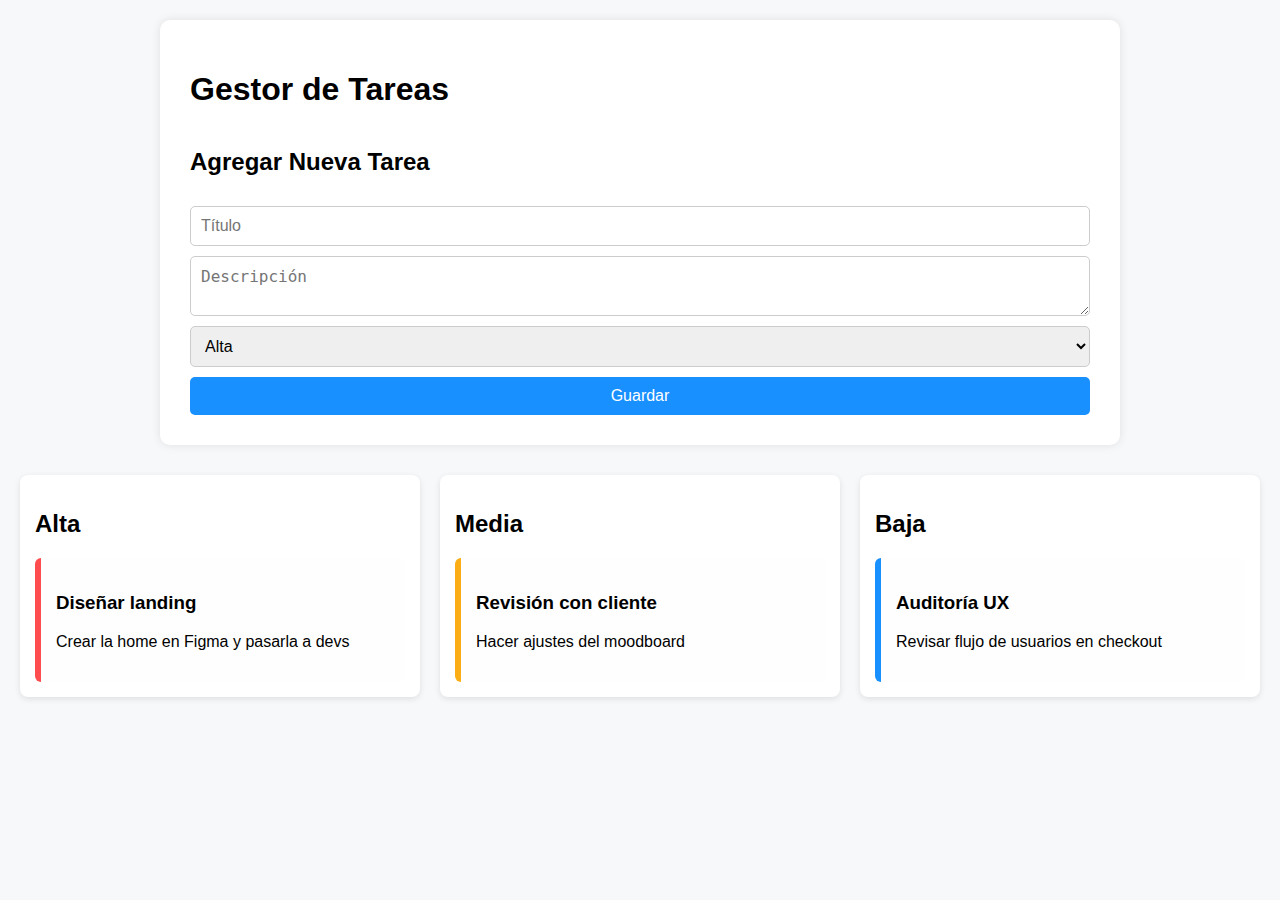
==== index.html @ 60527846 "subo actualización 1" ====
<!DOCTYPE html>
<html lang="es">
<head>
  <meta charset="UTF-8" />
  <meta name="viewport" content="width=device-width, initial-scale=1.0"/>
  <title>Gestor de Tareas</title>
  <link rel="stylesheet" href="styles.css" />
</head>
<body>
  <div class="container">
    <h1>Gestor de Tareas</h1>

    <form id="taskForm">
      <h2>Agregar Nueva Tarea</h2>
      <input type="text" id="newTitle" placeholder="Título" required />
      <textarea id="newDescription" placeholder="Descripción" required></textarea>
      <select id="newPriority">
        <option value="Alta">Alta</option>
        <option value="Media">Media</option>
        <option value="Baja">Baja</option>
      </select>
      <button type="submit">Guardar</button>
    </form>
  </div>

  <div id="modal" class="modal hidden">
    <div class="modal-content">
      <span class="close">&times;</span>
      <h2>Editar tarea</h2>
      <input type="text" id="modalTitle" placeholder="Título" />
      <textarea id="modalDescription" placeholder="Descripción"></textarea>
      <select id="modalPriority">
        <option value="Alta">Alta</option>
        <option value="Media">Media</option>
        <option value="Baja">Baja</option>
      </select>
      <button id="saveBtn">Guardar cambios</button>
    </div>
  </div>

  <div class="task-columns">
    <div class="column alta">
      <h2>Alta</h2>
      <div id="alta-tasks" class="task-container"></div>
    </div>
    <div class="column media">
      <h2>Media</h2>
      <div id="media-tasks" class="task-container"></div>
    </div>
    <div class="column baja">
      <h2>Baja</h2>
      <div id="baja-tasks" class="task-container"></div>
    </div>
  </div>

  <script src="script.js"></script>
</body>
</html>
---- styles.css ----
body {
  font-family: 'Segoe UI', sans-serif;
  background-color: #f6f8fa;
  margin: 0;
  padding: 20px;
}

.container {
  max-width: 900px;
  margin: auto;
  background: #fff;
  padding: 30px;
  border-radius: 10px;
  box-shadow: 0 0 10px rgba(0,0,0,0.1);
}

h1 {
  margin-bottom: 20px;
  font-size: 2rem;
}

form {
  display: flex;
  flex-direction: column;
  gap: 10px;
}

form input,
form textarea,
form select,
form button {
  padding: 10px;
  border: 1px solid #ccc;
  border-radius: 5px;
  font-size: 1rem;
}

form button {
  background-color: #1890ff;
  color: white;
  border: none;
  cursor: pointer;
}

form button:hover {
  background-color: #40a9ff;
}

.task-columns {
  display: flex;
  justify-content: space-between;
  gap: 20px;
  margin-top: 30px;
}

.column {
  flex: 1;
  background-color: #fff;
  padding: 15px;
  border-radius: 8px;
  box-shadow: 0 2px 6px rgba(0,0,0,0.1);
}

.task-container {
  display: flex;
  flex-direction: column;
  gap: 10px;
}

.task {
  background-color: #fefefe;
  padding: 15px;
  border-radius: 6px;
  cursor: pointer;
  border-left: 6px solid #ccc;
  transition: background-color 0.2s;
}

.task[data-priority="Alta"] { border-color: #ff4d4f; }
.task[data-priority="Media"] { border-color: #faad14; }
.task[data-priority="Baja"] { border-color: #1890ff; }

.task:hover {
  background-color: #f0f0f0;
}

.modal {
  position: fixed;
  top: 0;
  left: 0;
  width: 100%;
  height: 100%;
  background-color: rgba(0,0,0,0.4);
  display: flex;
  align-items: center;
  justify-content: center;
}

.modal-content {
  background-color: white;
  padding: 20px;
  width: 90%;
  max-width: 400px;
  border-radius: 10px;
  position: relative;
}

.modal-content input,
.modal-content textarea,
.modal-content select {
  width: 100%;
  margin-bottom: 10px;
  padding: 10px;
  font-size: 1rem;
}

.modal-content button {
  width: 100%;
  background-color: #52c41a;
  color: white;
  border: none;
  padding: 10px;
  cursor: pointer;
  border-radius: 5px;
}

.modal-content button:hover {
  background-color: #73d13d;
}

.close {
  position: absolute;
  top: 10px;
  right: 15px;
  font-size: 24px;
  cursor: pointer;
}

.hidden {
  display: none;
}
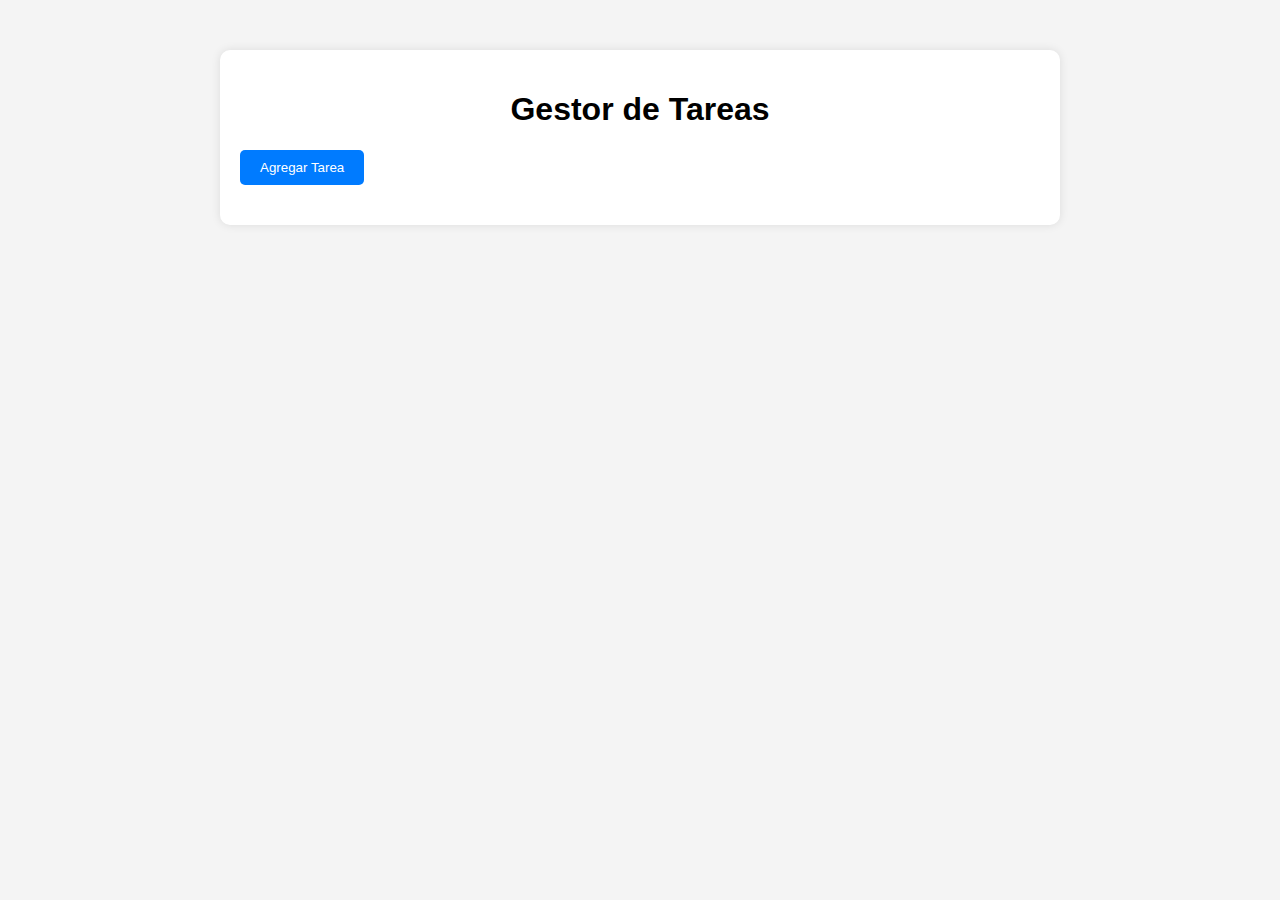
==== commit 406ab85f: "Add files via upload" ====
--- a/index.html
+++ b/index.html
@@ -1,58 +1,34 @@
+
 <!DOCTYPE html>
 <html lang="es">
 <head>
   <meta charset="UTF-8" />
-  <meta name="viewport" content="width=device-width, initial-scale=1.0"/>
+  <meta name="viewport" content="width=device-width, initial-scale=1.0" />
   <title>Gestor de Tareas</title>
-  <link rel="stylesheet" href="styles.css" />
+  <link rel="stylesheet" href="styles4.css" />
 </head>
 <body>
   <div class="container">
     <h1>Gestor de Tareas</h1>
-
-    <form id="taskForm">
-      <h2>Agregar Nueva Tarea</h2>
-      <input type="text" id="newTitle" placeholder="Título" required />
-      <textarea id="newDescription" placeholder="Descripción" required></textarea>
-      <select id="newPriority">
-        <option value="Alta">Alta</option>
-        <option value="Media">Media</option>
-        <option value="Baja">Baja</option>
-      </select>
-      <button type="submit">Guardar</button>
-    </form>
+    <button id="addTaskBtn">Agregar Tarea</button>
+    <div id="tasksContainer" class="tasks"></div>
   </div>
 
-  <div id="modal" class="modal hidden">
+  <div id="taskModal" class="modal hidden">
     <div class="modal-content">
-      <span class="close">&times;</span>
-      <h2>Editar tarea</h2>
-      <input type="text" id="modalTitle" placeholder="Título" />
-      <textarea id="modalDescription" placeholder="Descripción"></textarea>
-      <select id="modalPriority">
-        <option value="Alta">Alta</option>
-        <option value="Media">Media</option>
-        <option value="Baja">Baja</option>
+      <span id="closeModal" class="close">&times;</span>
+      <h2>Nueva Tarea</h2>
+      <input type="text" id="taskTitle" placeholder="Título" />
+      <textarea id="taskDescription" placeholder="Descripción"></textarea>
+      <select id="taskPriority">
+        <option value="low">Baja</option>
+        <option value="medium">Media</option>
+        <option value="high">Alta</option>
       </select>
-      <button id="saveBtn">Guardar cambios</button>
+      <button id="saveTaskBtn">Guardar</button>
     </div>
   </div>
 
-  <div class="task-columns">
-    <div class="column alta">
-      <h2>Alta</h2>
-      <div id="alta-tasks" class="task-container"></div>
-    </div>
-    <div class="column media">
-      <h2>Media</h2>
-      <div id="media-tasks" class="task-container"></div>
-    </div>
-    <div class="column baja">
-      <h2>Baja</h2>
-      <div id="baja-tasks" class="task-container"></div>
-    </div>
-  </div>
-
-  <script src="script.js"></script>
+  <script src="app4.js"></script>
 </body>
 </html>
--- a/styles4.css
+++ b/styles4.css
@@ -0,0 +1,106 @@
+
+body {
+  font-family: 'Segoe UI', Tahoma, Geneva, Verdana, sans-serif;
+  margin: 0;
+  padding: 0;
+  background-color: #f4f4f4;
+}
+
+.container {
+  max-width: 800px;
+  margin: 50px auto;
+  padding: 20px;
+  background: white;
+  border-radius: 10px;
+  box-shadow: 0 0 10px rgba(0,0,0,0.1);
+}
+
+h1 {
+  text-align: center;
+}
+
+button {
+  padding: 10px 20px;
+  border: none;
+  background-color: #007bff;
+  color: white;
+  border-radius: 5px;
+  cursor: pointer;
+}
+
+button:hover {
+  background-color: #0056b3;
+}
+
+.tasks {
+  margin-top: 20px;
+}
+
+.task {
+  background: #eee;
+  padding: 15px;
+  border-radius: 8px;
+  margin-bottom: 10px;
+  border-left: 5px solid gray;
+}
+
+.task[data-priority="low"] {
+  border-color: green;
+}
+
+.task[data-priority="medium"] {
+  border-color: orange;
+}
+
+.task[data-priority="high"] {
+  border-color: red;
+}
+
+.modal {
+  position: fixed;
+  top: 0; left: 0;
+  width: 100%; height: 100%;
+  background: rgba(0, 0, 0, 0.5);
+  display: flex;
+  justify-content: center;
+  align-items: center;
+}
+
+.hidden {
+  display: none;
+}
+
+.modal-content {
+  background: white;
+  padding: 20px;
+  border-radius: 8px;
+  width: 400px;
+}
+
+.modal-content input,
+.modal-content textarea,
+.modal-content select {
+  width: 100%;
+  padding: 10px;
+  margin: 10px 0;
+}
+
+.close {
+  float: right;
+  cursor: pointer;
+  font-size: 1.5rem;
+}
+
+.task-actions {
+  display: flex;
+  justify-content: flex-end;
+  gap: 10px;
+  margin-top: 10px;
+}
+
+.task-actions button {
+  background: none;
+  border: none;
+  cursor: pointer;
+  font-size: 1.2rem;
+}
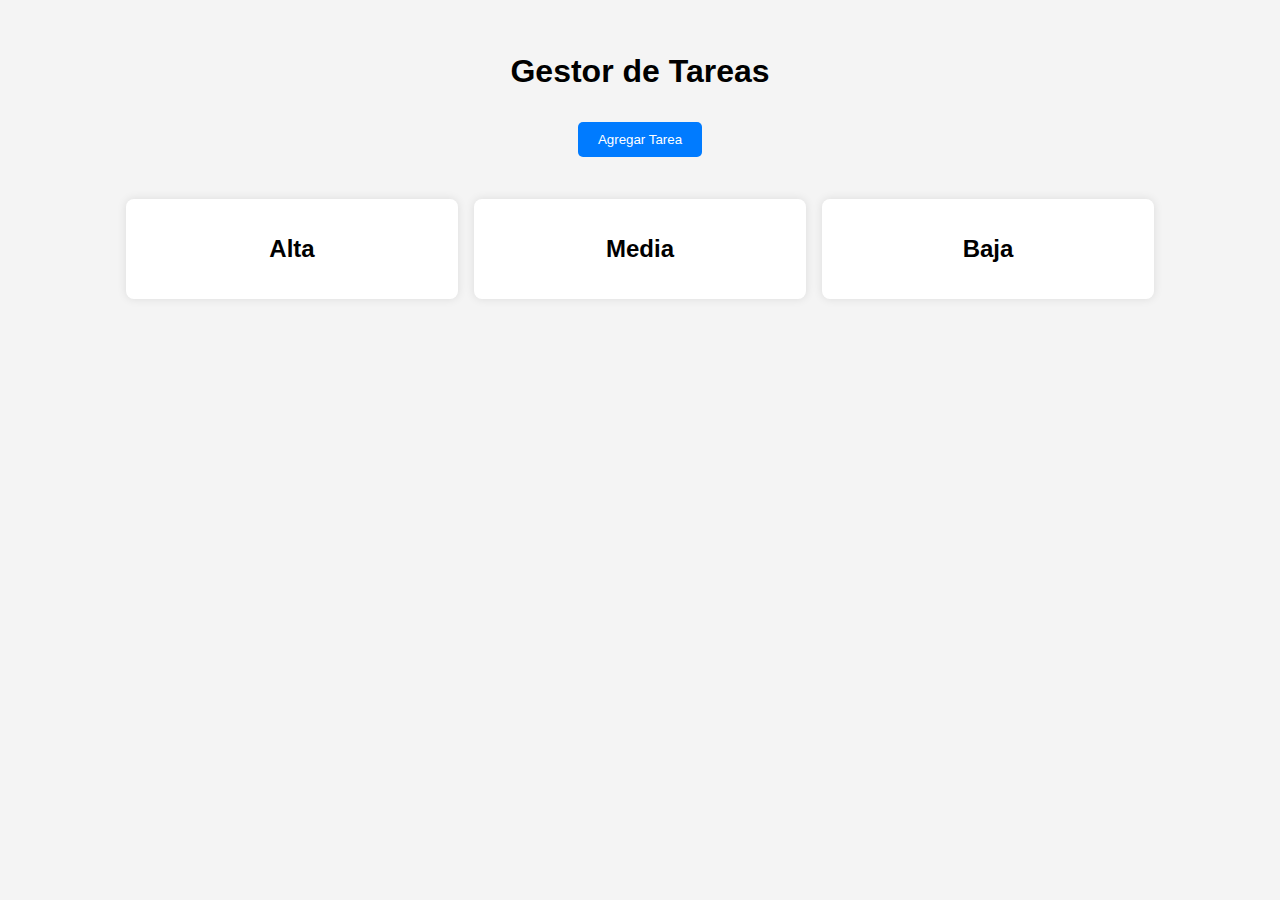
==== commit 88ae5e16: "Add files via upload" ====
--- a/index.html
+++ b/index.html
@@ -1,34 +1,46 @@
-
 <!DOCTYPE html>
 <html lang="es">
 <head>
-  <meta charset="UTF-8" />
-  <meta name="viewport" content="width=device-width, initial-scale=1.0" />
-  <title>Gestor de Tareas</title>
-  <link rel="stylesheet" href="styles4.css" />
+    <meta charset="UTF-8" />
+    <meta name="viewport" content="width=device-width, initial-scale=1.0" />
+    <title>Gestor de Tareas</title>
+    <link rel="stylesheet" href="style.css" />
 </head>
 <body>
-  <div class="container">
-    <h1>Gestor de Tareas</h1>
-    <button id="addTaskBtn">Agregar Tarea</button>
-    <div id="tasksContainer" class="tasks"></div>
-  </div>
+    <div class="container">
+        <h1>Gestor de Tareas</h1>
+        <button id="openModal">Agregar Tarea</button>
+        <div class="kanban-board">
+            <div class="column" id="alta">
+                <h2>Alta</h2>
+                <div class="task-list" id="alta-tasks"></div>
+            </div>
+            <div class="column" id="media">
+                <h2>Media</h2>
+                <div class="task-list" id="media-tasks"></div>
+            </div>
+            <div class="column" id="baja">
+                <h2>Baja</h2>
+                <div class="task-list" id="baja-tasks"></div>
+            </div>
+        </div>
+    </div>
 
-  <div id="taskModal" class="modal hidden">
-    <div class="modal-content">
-      <span id="closeModal" class="close">&times;</span>
-      <h2>Nueva Tarea</h2>
-      <input type="text" id="taskTitle" placeholder="Título" />
-      <textarea id="taskDescription" placeholder="Descripción"></textarea>
-      <select id="taskPriority">
-        <option value="low">Baja</option>
-        <option value="medium">Media</option>
-        <option value="high">Alta</option>
-      </select>
-      <button id="saveTaskBtn">Guardar</button>
+    <div class="modal" id="modal">
+        <div class="modal-content">
+            <span class="close" id="closeModal">&times;</span>
+            <h2>Nueva Tarea</h2>
+            <input type="text" id="titulo" placeholder="Título" />
+            <textarea id="descripcion" placeholder="Descripción"></textarea>
+            <select id="prioridad">
+                <option value="alta">Alta</option>
+                <option value="media">Media</option>
+                <option value="baja">Baja</option>
+            </select>
+            <button id="guardarTarea">Guardar</button>
+        </div>
     </div>
-  </div>
 
-  <script src="app4.js"></script>
+    <script src="script.js"></script>
 </body>
 </html>
--- a/style.css
+++ b/style.css
@@ -0,0 +1,84 @@
+body {
+    font-family: 'Segoe UI', sans-serif;
+    margin: 0;
+    padding: 0;
+    background-color: #f4f4f4;
+}
+
+.container {
+    padding: 2rem;
+    text-align: center;
+}
+
+button {
+    padding: 10px 20px;
+    margin: 10px;
+    background-color: #007bff;
+    color: white;
+    border: none;
+    border-radius: 5px;
+    cursor: pointer;
+}
+
+.kanban-board {
+    display: flex;
+    gap: 1rem;
+    justify-content: center;
+    margin-top: 2rem;
+}
+
+.column {
+    background: white;
+    border-radius: 8px;
+    padding: 1rem;
+    width: 300px;
+    box-shadow: 0 0 10px rgba(0,0,0,0.1);
+}
+
+.task {
+    background-color: #eee;
+    padding: 10px;
+    margin: 10px 0;
+    border-radius: 5px;
+    text-align: left;
+    position: relative;
+}
+
+.task.completed {
+    text-decoration: line-through;
+    opacity: 0.6;
+}
+
+.task .acciones {
+    position: absolute;
+    right: 10px;
+    top: 10px;
+}
+
+.modal {
+    display: none;
+    position: fixed;
+    z-index: 1000;
+    left: 0;
+    top: 0;
+    width: 100%;
+    height: 100%;
+    background: rgba(0, 0, 0, 0.5);
+}
+
+.modal-content {
+    background: white;
+    padding: 2rem;
+    border-radius: 8px;
+    width: 300px;
+    margin: 10% auto;
+    position: relative;
+}
+
+.close {
+    position: absolute;
+    top: 10px;
+    right: 15px;
+    font-size: 1.5rem;
+    cursor: pointer;
+}
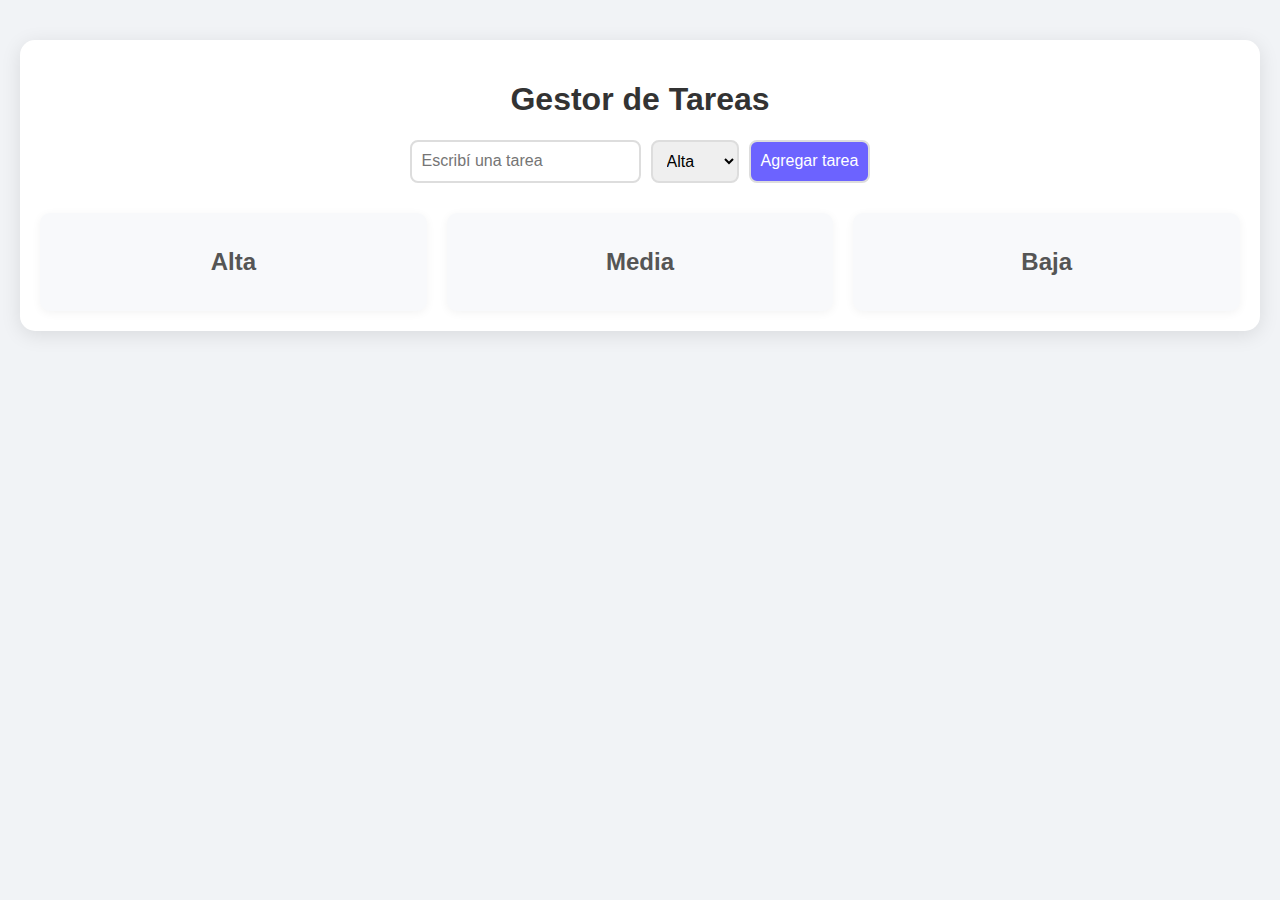
==== commit 9dc3f004: "Update index.html" ====
--- a/index.html
+++ b/index.html
@@ -1,46 +1,39 @@
 <!DOCTYPE html>
 <html lang="es">
 <head>
-    <meta charset="UTF-8" />
-    <meta name="viewport" content="width=device-width, initial-scale=1.0" />
-    <title>Gestor de Tareas</title>
-    <link rel="stylesheet" href="style.css" />
+  <meta charset="UTF-8" />
+  <meta name="viewport" content="width=device-width, initial-scale=1.0"/>
+  <title>Gestor de Tareas</title>
+  <link rel="stylesheet" href="style.css"/>
 </head>
 <body>
-    <div class="container">
-        <h1>Gestor de Tareas</h1>
-        <button id="openModal">Agregar Tarea</button>
-        <div class="kanban-board">
-            <div class="column" id="alta">
-                <h2>Alta</h2>
-                <div class="task-list" id="alta-tasks"></div>
-            </div>
-            <div class="column" id="media">
-                <h2>Media</h2>
-                <div class="task-list" id="media-tasks"></div>
-            </div>
-            <div class="column" id="baja">
-                <h2>Baja</h2>
-                <div class="task-list" id="baja-tasks"></div>
-            </div>
-        </div>
+  <div class="contenedor">
+    <h1>Gestor de Tareas</h1>
+    <div class="contenedor-form">
+      <input type="text" id="nuevaTarea" placeholder="Escribí una tarea" />
+      <select id="prioridad">
+        <option value="alta">Alta</option>
+        <option value="media">Media</option>
+        <option value="baja">Baja</option>
+      </select>
+      <button id="agregarBtn">Agregar tarea</button>
     </div>
+    <div class="contenedor-tareas">
+      <div class="columna" id="columna-alta">
+        <h2>Alta</h2>
+        <ul id="tareas-alta"></ul>
+      </div>
+      <div class="columna" id="columna-media">
+        <h2>Media</h2>
+        <ul id="tareas-media"></ul>
+      </div>
+      <div class="columna" id="columna-baja">
+        <h2>Baja</h2>
+        <ul id="tareas-baja"></ul>
+      </div>
+    </div>
+  </div>
 
-    <div class="modal" id="modal">
-        <div class="modal-content">
-            <span class="close" id="closeModal">&times;</span>
-            <h2>Nueva Tarea</h2>
-            <input type="text" id="titulo" placeholder="Título" />
-            <textarea id="descripcion" placeholder="Descripción"></textarea>
-            <select id="prioridad">
-                <option value="alta">Alta</option>
-                <option value="media">Media</option>
-                <option value="baja">Baja</option>
-            </select>
-            <button id="guardarTarea">Guardar</button>
-        </div>
-    </div>
-
-    <script src="script.js"></script>
+  <script src="script.js"></script>
 </body>
 </html>
--- a/style.css
+++ b/style.css
@@ -1,84 +1,93 @@
 body {
-    font-family: 'Segoe UI', sans-serif;
-    margin: 0;
-    padding: 0;
-    background-color: #f4f4f4;
+  font-family: Arial, sans-serif;
+  background-color: #f1f3f6;
+  margin: 0;
+  padding: 0;
 }
 
-.container {
-    padding: 2rem;
-    text-align: center;
+.contenedor {
+  max-width: 1200px;
+  margin: 40px auto;
+  padding: 20px;
+  background: white;
+  border-radius: 15px;
+  box-shadow: 0 4px 20px rgba(0, 0, 0, 0.1);
 }
 
-button {
-    padding: 10px 20px;
-    margin: 10px;
-    background-color: #007bff;
-    color: white;
-    border: none;
-    border-radius: 5px;
-    cursor: pointer;
+h1 {
+  text-align: center;
+  color: #333;
 }
 
-.kanban-board {
-    display: flex;
-    gap: 1rem;
-    justify-content: center;
-    margin-top: 2rem;
+.contenedor-form {
+  display: flex;
+  flex-wrap: wrap;
+  gap: 10px;
+  justify-content: center;
+  margin-bottom: 30px;
 }
 
-.column {
-    background: white;
-    border-radius: 8px;
-    padding: 1rem;
-    width: 300px;
-    box-shadow: 0 0 10px rgba(0,0,0,0.1);
+.contenedor-form input,
+.contenedor-form select,
+.contenedor-form button {
+  padding: 10px;
+  font-size: 16px;
+  border: 2px solid #ddd;
+  border-radius: 8px;
 }
 
-.task {
-    background-color: #eee;
-    padding: 10px;
-    margin: 10px 0;
-    border-radius: 5px;
-    text-align: left;
-    position: relative;
+.contenedor-form button {
+  background-color: #6c63ff;
+  color: white;
+  cursor: pointer;
+  transition: 0.3s;
 }
 
-.task.completed {
-    text-decoration: line-through;
-    opacity: 0.6;
+.contenedor-form button:hover {
+  background-color: #4a47c3;
 }
 
-.task .acciones {
-    position: absolute;
-    right: 10px;
-    top: 10px;
+.contenedor-tareas {
+  display: flex;
+  justify-content: space-between;
+  gap: 20px;
+  flex-wrap: wrap;
 }
 
-.modal {
-    display: none;
-    position: fixed;
-    z-index: 1000;
-    left: 0;
-    top: 0;
-    width: 100%;
-    height: 100%;
-    background: rgba(0, 0, 0, 0.5);
+.columna {
+  flex: 1;
+  min-width: 250px;
+  background-color: #f8f9fb;
+  border-radius: 10px;
+  padding: 15px;
+  box-shadow: 0 2px 10px rgba(0, 0, 0, 0.05);
 }
 
-.modal-content {
-    background: white;
-    padding: 2rem;
-    border-radius: 8px;
-    width: 300px;
-    margin: 10% auto;
-    position: relative;
+.columna h2 {
+  text-align: center;
+  color: #555;
 }
 
-.close {
-    position: absolute;
-    top: 10px;
-    right: 15px;
-    font-size: 1.5rem;
-    cursor: pointer;
+ul {
+  list-style: none;
+  padding: 0;
 }
+
+li {
+  background-color: #fff;
+  margin-bottom: 10px;
+  padding: 10px 15px;
+  border-left: 5px solid #6c63ff;
+  border-radius: 6px;
+  display: flex;
+  justify-content: space-between;
+  align-items: center;
+}
+
+button.eliminar {
+  background: none;
+  border: none;
+  color: #ff4d4d;
+  font-weight: bold;
+  cursor: pointer;
+}
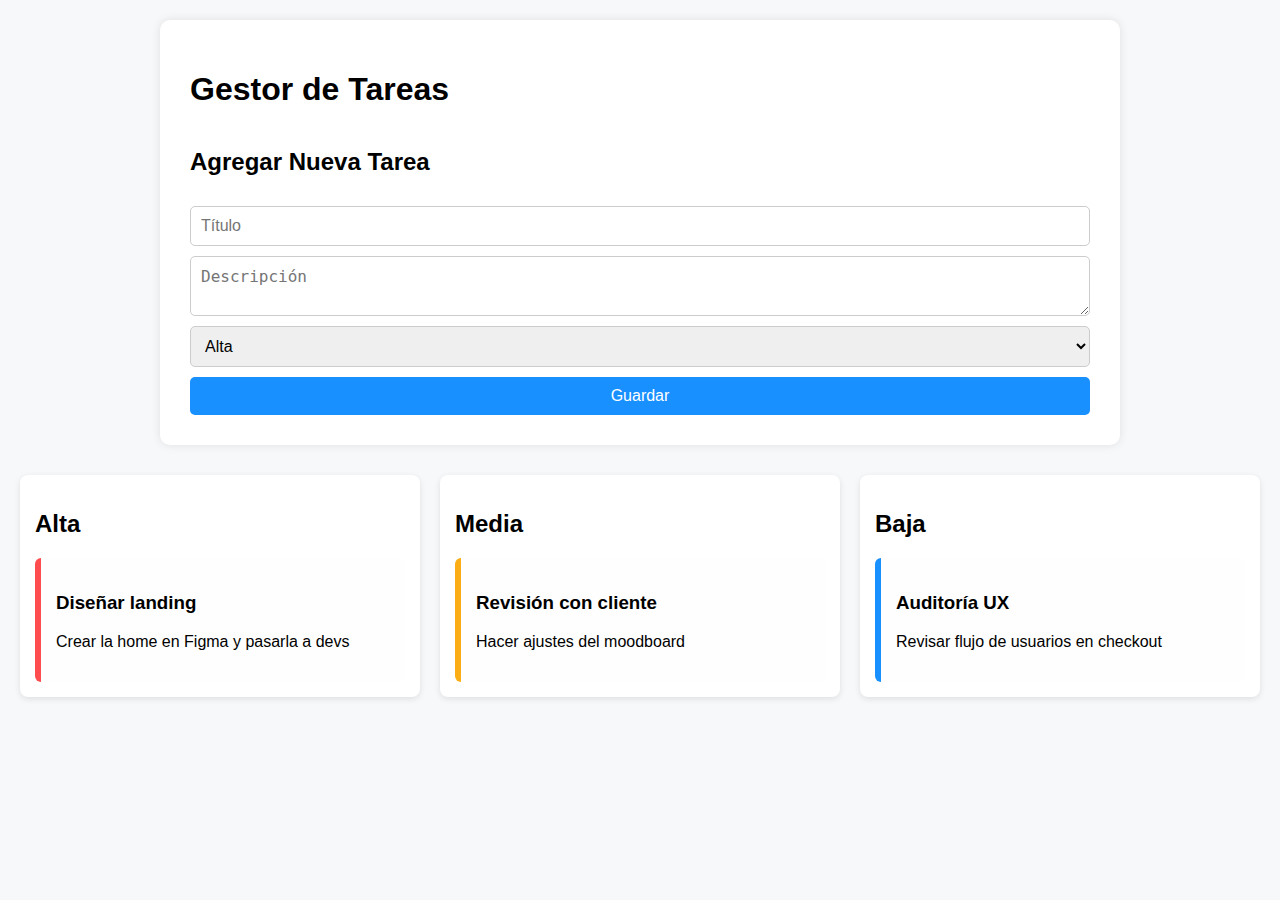
==== commit 4453ced8: "Add files via upload" ====
--- a/index.html
+++ b/index.html
@@ -4,33 +4,52 @@
   <meta charset="UTF-8" />
   <meta name="viewport" content="width=device-width, initial-scale=1.0"/>
   <title>Gestor de Tareas</title>
-  <link rel="stylesheet" href="style.css"/>
+  <link rel="stylesheet" href="styles.css" />
 </head>
 <body>
-  <div class="contenedor">
+  <div class="container">
     <h1>Gestor de Tareas</h1>
-    <div class="contenedor-form">
-      <input type="text" id="nuevaTarea" placeholder="Escribí una tarea" />
-      <select id="prioridad">
-        <option value="alta">Alta</option>
-        <option value="media">Media</option>
-        <option value="baja">Baja</option>
+
+    <form id="taskForm">
+      <h2>Agregar Nueva Tarea</h2>
+      <input type="text" id="newTitle" placeholder="Título" required />
+      <textarea id="newDescription" placeholder="Descripción" required></textarea>
+      <select id="newPriority">
+        <option value="Alta">Alta</option>
+        <option value="Media">Media</option>
+        <option value="Baja">Baja</option>
       </select>
-      <button id="agregarBtn">Agregar tarea</button>
+      <button type="submit">Guardar</button>
+    </form>
+  </div>
+
+  <div id="modal" class="modal hidden">
+    <div class="modal-content">
+      <span class="close">&times;</span>
+      <h2>Editar tarea</h2>
+      <input type="text" id="modalTitle" placeholder="Título" />
+      <textarea id="modalDescription" placeholder="Descripción"></textarea>
+      <select id="modalPriority">
+        <option value="Alta">Alta</option>
+        <option value="Media">Media</option>
+        <option value="Baja">Baja</option>
+      </select>
+      <button id="saveBtn">Guardar cambios</button>
     </div>
-    <div class="contenedor-tareas">
-      <div class="columna" id="columna-alta">
-        <h2>Alta</h2>
-        <ul id="tareas-alta"></ul>
-      </div>
-      <div class="columna" id="columna-media">
-        <h2>Media</h2>
-        <ul id="tareas-media"></ul>
-      </div>
-      <div class="columna" id="columna-baja">
-        <h2>Baja</h2>
-        <ul id="tareas-baja"></ul>
-      </div>
+  </div>
+
+  <div class="task-columns">
+    <div class="column alta">
+      <h2>Alta</h2>
+      <div id="alta-tasks" class="task-container"></div>
+    </div>
+    <div class="column media">
+      <h2>Media</h2>
+      <div id="media-tasks" class="task-container"></div>
+    </div>
+    <div class="column baja">
+      <h2>Baja</h2>
+      <div id="baja-tasks" class="task-container"></div>
     </div>
   </div>
 
--- a/styles.css
+++ b/styles.css
@@ -0,0 +1,141 @@
+body {
+  font-family: 'Segoe UI', sans-serif;
+  background-color: #f6f8fa;
+  margin: 0;
+  padding: 20px;
+}
+
+.container {
+  max-width: 900px;
+  margin: auto;
+  background: #fff;
+  padding: 30px;
+  border-radius: 10px;
+  box-shadow: 0 0 10px rgba(0,0,0,0.1);
+}
+
+h1 {
+  margin-bottom: 20px;
+  font-size: 2rem;
+}
+
+form {
+  display: flex;
+  flex-direction: column;
+  gap: 10px;
+}
+
+form input,
+form textarea,
+form select,
+form button {
+  padding: 10px;
+  border: 1px solid #ccc;
+  border-radius: 5px;
+  font-size: 1rem;
+}
+
+form button {
+  background-color: #1890ff;
+  color: white;
+  border: none;
+  cursor: pointer;
+}
+
+form button:hover {
+  background-color: #40a9ff;
+}
+
+.task-columns {
+  display: flex;
+  justify-content: space-between;
+  gap: 20px;
+  margin-top: 30px;
+}
+
+.column {
+  flex: 1;
+  background-color: #fff;
+  padding: 15px;
+  border-radius: 8px;
+  box-shadow: 0 2px 6px rgba(0,0,0,0.1);
+}
+
+.task-container {
+  display: flex;
+  flex-direction: column;
+  gap: 10px;
+}
+
+.task {
+  background-color: #fefefe;
+  padding: 15px;
+  border-radius: 6px;
+  cursor: pointer;
+  border-left: 6px solid #ccc;
+  transition: background-color 0.2s;
+}
+
+.task[data-priority="Alta"] { border-color: #ff4d4f; }
+.task[data-priority="Media"] { border-color: #faad14; }
+.task[data-priority="Baja"] { border-color: #1890ff; }
+
+.task:hover {
+  background-color: #f0f0f0;
+}
+
+.modal {
+  position: fixed;
+  top: 0;
+  left: 0;
+  width: 100%;
+  height: 100%;
+  background-color: rgba(0,0,0,0.4);
+  display: flex;
+  align-items: center;
+  justify-content: center;
+}
+
+.modal-content {
+  background-color: white;
+  padding: 20px;
+  width: 90%;
+  max-width: 400px;
+  border-radius: 10px;
+  position: relative;
+}
+
+.modal-content input,
+.modal-content textarea,
+.modal-content select {
+  width: 100%;
+  margin-bottom: 10px;
+  padding: 10px;
+  font-size: 1rem;
+}
+
+.modal-content button {
+  width: 100%;
+  background-color: #52c41a;
+  color: white;
+  border: none;
+  padding: 10px;
+  cursor: pointer;
+  border-radius: 5px;
+}
+
+.modal-content button:hover {
+  background-color: #73d13d;
+}
+
+.close {
+  position: absolute;
+  top: 10px;
+  right: 15px;
+  font-size: 24px;
+  cursor: pointer;
+}
+
+.hidden {
+  display: none;
+}
